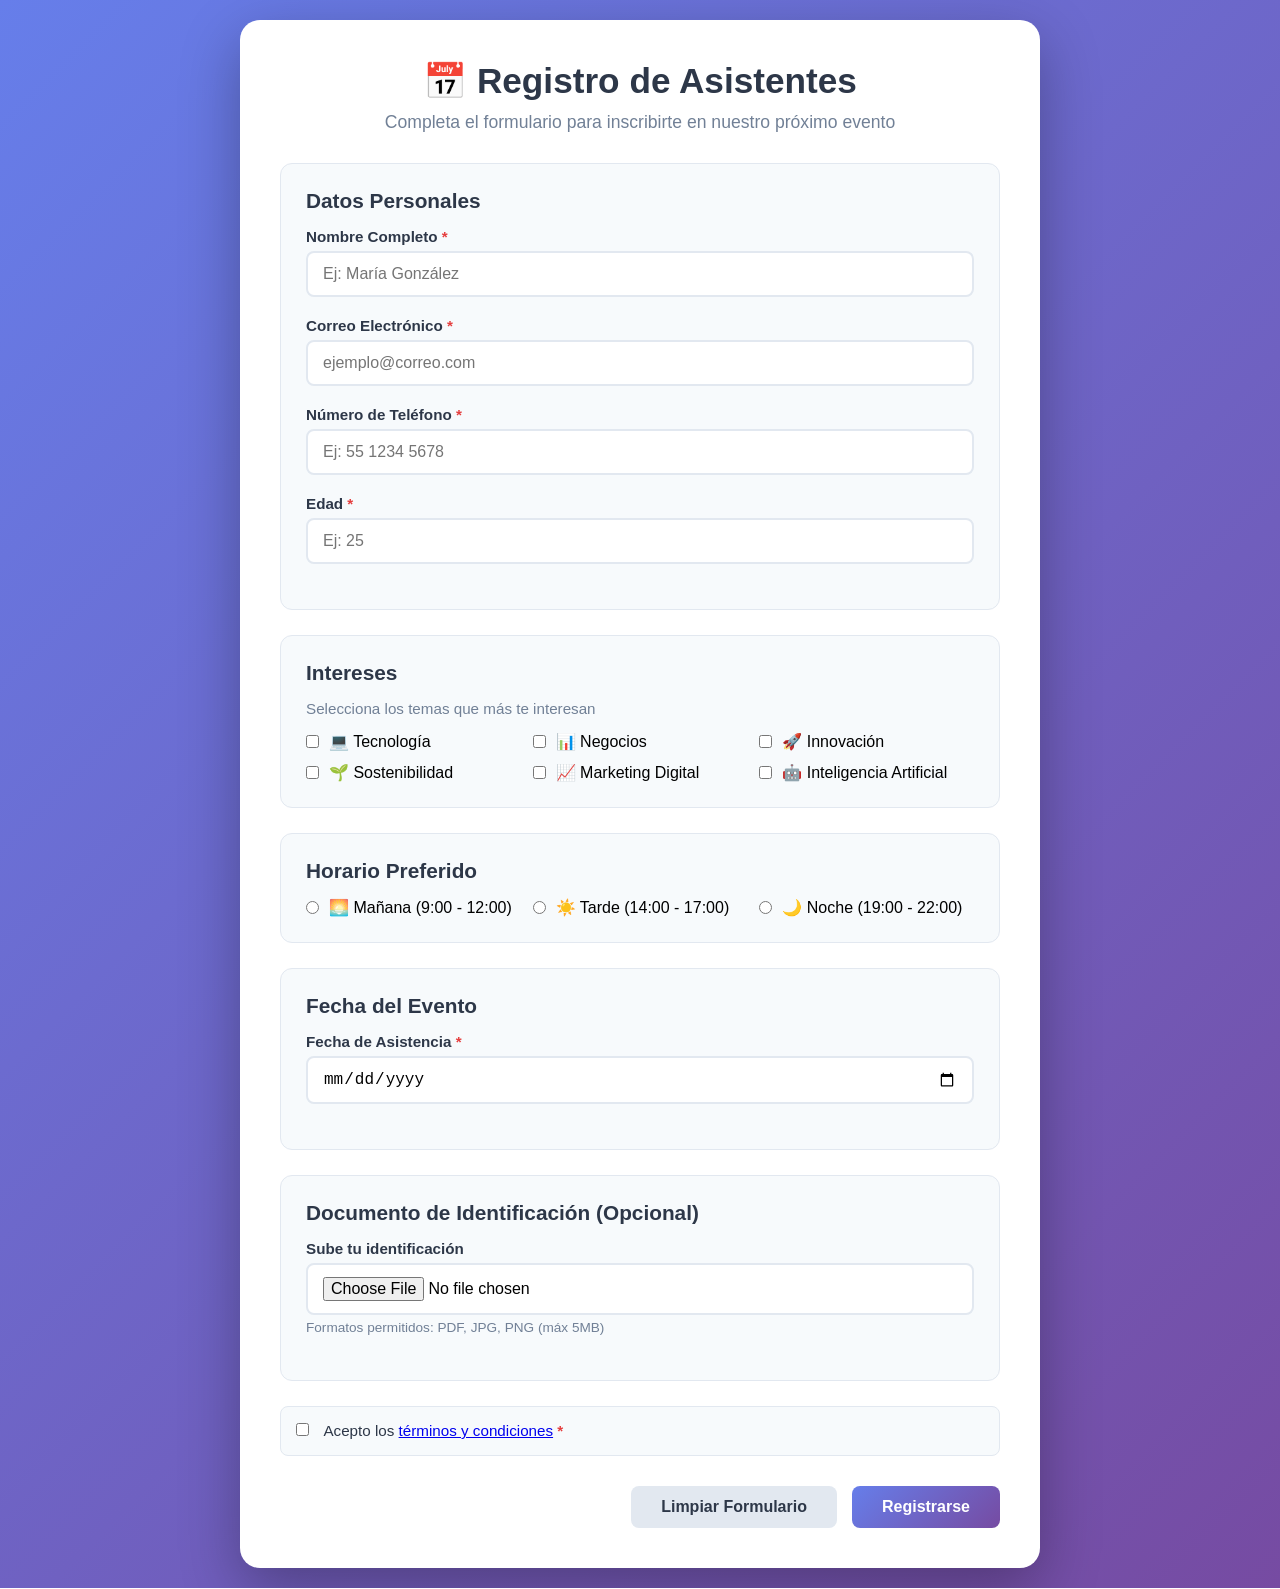
==== Eventos/index.html @ 58932a38 "New project - Eventos" ====
<!DOCTYPE html>
<html lang="es">
<head>
    <meta charset="UTF-8">
    <meta name="viewport" content="width=device-width, initial-scale=1.0">
    <title>Registro de Eventos - Empresa</title>
    <link rel="stylesheet" href="styles.css">
</head>
<body>
    <div class="container">
        <header>
            <h1>📅 Registro de Asistentes</h1>
            <p>Completa el formulario para inscribirte en nuestro próximo evento</p>
        </header>

        <form id="registroForm" novalidate>
            <!-- Sección: Datos Personales -->
            <section class="form-section">
                <h2>Datos Personales</h2>
                
                <div class="form-group">
                    <label for="nombre">
                        Nombre Completo <span class="required">*</span>
                    </label>
                    <input 
                        type="text" 
                        id="nombre" 
                        name="nombre" 
                        placeholder="Ej: María González"
                        required
                    >
                    <div class="error-message" id="nombreError"></div>
                </div>

                <div class="form-group">
                    <label for="email">
                        Correo Electrónico <span class="required">*</span>
                    </label>
                    <input 
                        type="email" 
                        id="email" 
                        name="email" 
                        placeholder="ejemplo@correo.com"
                        required
                    >
                    <div class="error-message" id="emailError"></div>
                </div>

                <div class="form-group">
                    <label for="telefono">
                        Número de Teléfono <span class="required">*</span>
                    </label>
                    <input 
                        type="tel" 
                        id="telefono" 
                        name="telefono" 
                        placeholder="Ej: 55 1234 5678"
                        required
                    >
                    <div class="error-message" id="telefonoError"></div>
                </div>

                <div class="form-group">
                    <label for="edad">
                        Edad <span class="required">*</span>
                    </label>
                    <input 
                        type="number" 
                        id="edad" 
                        name="edad" 
                        placeholder="Ej: 25"
                        min="18"
                        max="120"
                        required
                    >
                    <div class="error-message" id="edadError"></div>
                </div>
            </section>

            <!-- Sección: Intereses -->
            <section class="form-section">
                <h2>Intereses</h2>
                <p class="section-hint">Selecciona los temas que más te interesan</p>
                
                <div class="checkbox-group">
                    <div class="checkbox-item">
                        <input type="checkbox" id="tecnologia" name="intereses" value="tecnologia">
                        <label for="tecnologia">💻 Tecnología</label>
                    </div>
                    <div class="checkbox-item">
                        <input type="checkbox" id="negocios" name="intereses" value="negocios">
                        <label for="negocios">📊 Negocios</label>
                    </div>
                    <div class="checkbox-item">
                        <input type="checkbox" id="innovacion" name="intereses" value="innovacion">
                        <label for="innovacion">🚀 Innovación</label>
                    </div>
                    <div class="checkbox-item">
                        <input type="checkbox" id="sostenibilidad" name="intereses" value="sostenibilidad">
                        <label for="sostenibilidad">🌱 Sostenibilidad</label>
                    </div>
                    <div class="checkbox-item">
                        <input type="checkbox" id="marketing" name="intereses" value="marketing">
                        <label for="marketing">📈 Marketing Digital</label>
                    </div>
                    <div class="checkbox-item">
                        <input type="checkbox" id="ia" name="intereses" value="ia">
                        <label for="ia">🤖 Inteligencia Artificial</label>
                    </div>
                </div>
                <div class="error-message" id="interesesError"></div>
            </section>

            <!-- Sección: Horario -->
            <section class="form-section">
                <h2>Horario Preferido</h2>
                
                <div class="radio-group">
                    <div class="radio-item">
                        <input type="radio" id="manana" name="horario" value="mañana">
                        <label for="manana">🌅 Mañana (9:00 - 12:00)</label>
                    </div>
                    <div class="radio-item">
                        <input type="radio" id="tarde" name="horario" value="tarde">
                        <label for="tarde">☀️ Tarde (14:00 - 17:00)</label>
                    </div>
                    <div class="radio-item">
                        <input type="radio" id="noche" name="horario" value="noche">
                        <label for="noche">🌙 Noche (19:00 - 22:00)</label>
                    </div>
                </div>
                <div class="error-message" id="horarioError"></div>
            </section>

            <!-- Sección: Fecha del Evento -->
            <section class="form-section">
                <h2>Fecha del Evento</h2>
                
                <div class="form-group">
                    <label for="fecha">
                        Fecha de Asistencia <span class="required">*</span>
                    </label>
                    <input 
                        type="date" 
                        id="fecha" 
                        name="fecha" 
                        required
                    >
                    <div class="error-message" id="fechaError"></div>
                </div>
            </section>

            <!-- Sección: Documento -->
            <section class="form-section">
                <h2>Documento de Identificación (Opcional)</h2>
                
                <div class="form-group">
                    <label for="documento">
                        Sube tu identificación
                    </label>
                    <input 
                        type="file" 
                        id="documento" 
                        name="documento"
                        accept=".pdf,.jpg,.jpeg,.png"
                    >
                    <small class="file-hint">Formatos permitidos: PDF, JPG, PNG (máx 5MB)</small>
                    <div class="error-message" id="documentoError"></div>
                </div>
            </section>

            <!-- Términos y condiciones -->
            <div class="form-group terms">
                <input type="checkbox" id="terminos" name="terminos" required>
                <label for="terminos">
                    Acepto los <a href="#" target="_blank">términos y condiciones</a> <span class="required">*</span>
                </label>
                <div class="error-message" id="terminosError"></div>
            </div>

            <!-- Botones -->
            <div class="form-actions">
                <button type="reset" class="btn-secondary">Limpiar Formulario</button>
                <button type="submit" class="btn-primary">Registrarse</button>
            </div>
        </form>

        <!-- Modal de éxito -->
        <div id="successModal" class="modal">
            <div class="modal-content">
                <div class="modal-header">
                    <span class="modal-icon">✅</span>
                    <h2>¡Registro Exitoso!</h2>
                </div>
                <div class="modal-body" id="modalBody">
                    <!-- Contenido dinámico -->
                </div>
                <button class="btn-primary" onclick="cerrarModal()">Aceptar</button>
            </div>
        </div>
    </div>

    <script src="app.js"></script>
</body>
</html>
---- Eventos/styles.css ----
/* Reset y estilos base */
* {
    margin: 0;
    padding: 0;
    box-sizing: border-box;
}

body {
    font-family: 'Segoe UI', Tahoma, Geneva, Verdana, sans-serif;
    background: linear-gradient(135deg, #667eea 0%, #764ba2 100%);
    min-height: 100vh;
    padding: 20px;
    display: flex;
    justify-content: center;
    align-items: center;
}

.container {
    background: white;
    border-radius: 20px;
    box-shadow: 0 20px 60px rgba(0, 0, 0, 0.3);
    padding: 40px;
    max-width: 800px;
    width: 100%;
    animation: fadeIn 0.5s ease-in;
}

@keyframes fadeIn {
    from {
        opacity: 0;
        transform: translateY(-20px);
    }
    to {
        opacity: 1;
        transform: translateY(0);
    }
}

header {
    text-align: center;
    margin-bottom: 30px;
}

header h1 {
    color: #2d3748;
    font-size: 2.2rem;
    margin-bottom: 10px;
}

header p {
    color: #718096;
    font-size: 1.1rem;
}

/* Secciones del formulario */
.form-section {
    background: #f7fafc;
    padding: 25px;
    border-radius: 12px;
    margin-bottom: 25px;
    border: 1px solid #e2e8f0;
    transition: border-color 0.3s;
}

.form-section:hover {
    border-color: #667eea;
}

.form-section h2 {
    color: #2d3748;
    font-size: 1.3rem;
    margin-bottom: 15px;
    display: flex;
    align-items: center;
}

.section-hint {
    color: #718096;
    font-size: 0.95rem;
    margin-bottom: 15px;
}

/* Grupos de formulario */
.form-group {
    margin-bottom: 20px;
}

.form-group label {
    display: block;
    color: #2d3748;
    font-weight: 600;
    margin-bottom: 6px;
    font-size: 0.95rem;
}

.required {
    color: #e53e3e;
    font-weight: bold;
}

.form-group input {
    width: 100%;
    padding: 12px 15px;
    border: 2px solid #e2e8f0;
    border-radius: 8px;
    font-size: 1rem;
    transition: all 0.3s;
    background: white;
}

.form-group input:focus {
    outline: none;
    border-color: #667eea;
    box-shadow: 0 0 0 3px rgba(102, 126, 234, 0.1);
}

.form-group input.error {
    border-color: #e53e3e;
    background: #fff5f5;
}

.form-group input.success {
    border-color: #48bb78;
    background: #f0fff4;
}

/* Checkboxes y radios */
.checkbox-group,
.radio-group {
    display: grid;
    grid-template-columns: repeat(auto-fill, minmax(180px, 1fr));
    gap: 12px;
    margin-top: 10px;
}

.checkbox-item,
.radio-item {
    display: flex;
    align-items: center;
}

.checkbox-item input,
.radio-item input {
    width: auto;
    margin-right: 10px;
    cursor: pointer;
}

.checkbox-item label,
.radio-item label {
    cursor: pointer;
    font-weight: normal;
    margin-bottom: 0;
}

/* Mensajes de error */
.error-message {
    color: #e53e3e;
    font-size: 0.85rem;
    margin-top: 5px;
    min-height: 20px;
    display: none;
}

.error-message.visible {
    display: block;
    animation: shake 0.3s ease-in-out;
}

@keyframes shake {
    0%, 100% { transform: translateX(0); }
    25% { transform: translateX(-5px); }
    75% { transform: translateX(5px); }
}

/* Archivo */
.file-hint {
    display: block;
    color: #718096;
    font-size: 0.85rem;
    margin-top: 5px;
}

/* Términos */
.terms {
    margin-top: 20px;
    padding: 15px;
    background: #f7fafc;
    border-radius: 8px;
    border: 1px solid #e2e8f0;
}

.terms input {
    width: auto;
    margin-right: 10px;
}

.terms label {
    display: inline;
    font-weight: normal;
}

/* Botones */
.form-actions {
    display: flex;
    gap: 15px;
    justify-content: flex-end;
    margin-top: 30px;
}

.btn-primary,
.btn-secondary {
    padding: 12px 30px;
    border: none;
    border-radius: 8px;
    font-size: 1rem;
    font-weight: 600;
    cursor: pointer;
    transition: all 0.3s;
    display: inline-flex;
    align-items: center;
    gap: 8px;
}

.btn-primary {
    background: linear-gradient(135deg, #667eea 0%, #764ba2 100%);
    color: white;
}

.btn-primary:hover {
    transform: translateY(-2px);
    box-shadow: 0 8px 25px rgba(102, 126, 234, 0.4);
}

.btn-primary:active {
    transform: translateY(0);
}

.btn-secondary {
    background: #e2e8f0;
    color: #2d3748;
}

.btn-secondary:hover {
    background: #cbd5e0;
    transform: translateY(-2px);
}

/* Modal */
.modal {
    display: none;
    position: fixed;
    top: 0;
    left: 0;
    width: 100%;
    height: 100%;
    background: rgba(0, 0, 0, 0.6);
    backdrop-filter: blur(5px);
    justify-content: center;
    align-items: center;
    z-index: 1000;
    animation: fadeIn 0.3s;
}

.modal.active {
    display: flex;
}

.modal-content {
    background: white;
    border-radius: 20px;
    padding: 40px;
    max-width: 500px;
    width: 90%;
    box-shadow: 0 20px 60px rgba(0, 0, 0, 0.3);
    animation: slideIn 0.3s;
}

@keyframes slideIn {
    from {
        transform: scale(0.9);
        opacity: 0;
    }
    to {
        transform: scale(1);
        opacity: 1;
    }
}

.modal-header {
    text-align: center;
    margin-bottom: 20px;
}

.modal-icon {
    font-size: 4rem;
    display: block;
}

.modal-header h2 {
    color: #2d3748;
    margin-top: 10px;
}

.modal-body {
    margin-bottom: 25px;
    padding: 15px;
    background: #f7fafc;
    border-radius: 8px;
}

.modal-body p {
    margin: 8px 0;
    color: #2d3748;
}

.modal-body strong {
    color: #667eea;
}

/* Responsive */
@media (max-width: 640px) {
    .container {
        padding: 20px;
    }

    .form-section {
        padding: 15px;
    }

    .checkbox-group,
    .radio-group {
        grid-template-columns: 1fr;
    }

    .form-actions {
        flex-direction: column;
    }

    .form-actions button {
        width: 100%;
        justify-content: center;
    }

    header h1 {
        font-size: 1.8rem;
    }

    .modal-content {
        padding: 25px;
    }
}

/* Estilos para el contador de caracteres */
.char-counter {
    text-align: right;
    font-size: 0.85rem;
    color: #718096;
    margin-top: 4px;
}

.char-counter.limit {
    color: #e53e3e;
    font-weight: bold;
}

/* Badge de validación */
.validation-badge {
    display: inline-block;
    margin-left: 8px;
    font-size: 0.8rem;
}

.badge-success {
    color: #48bb78;
}

.badge-error {
    color: #e53e3e;
}
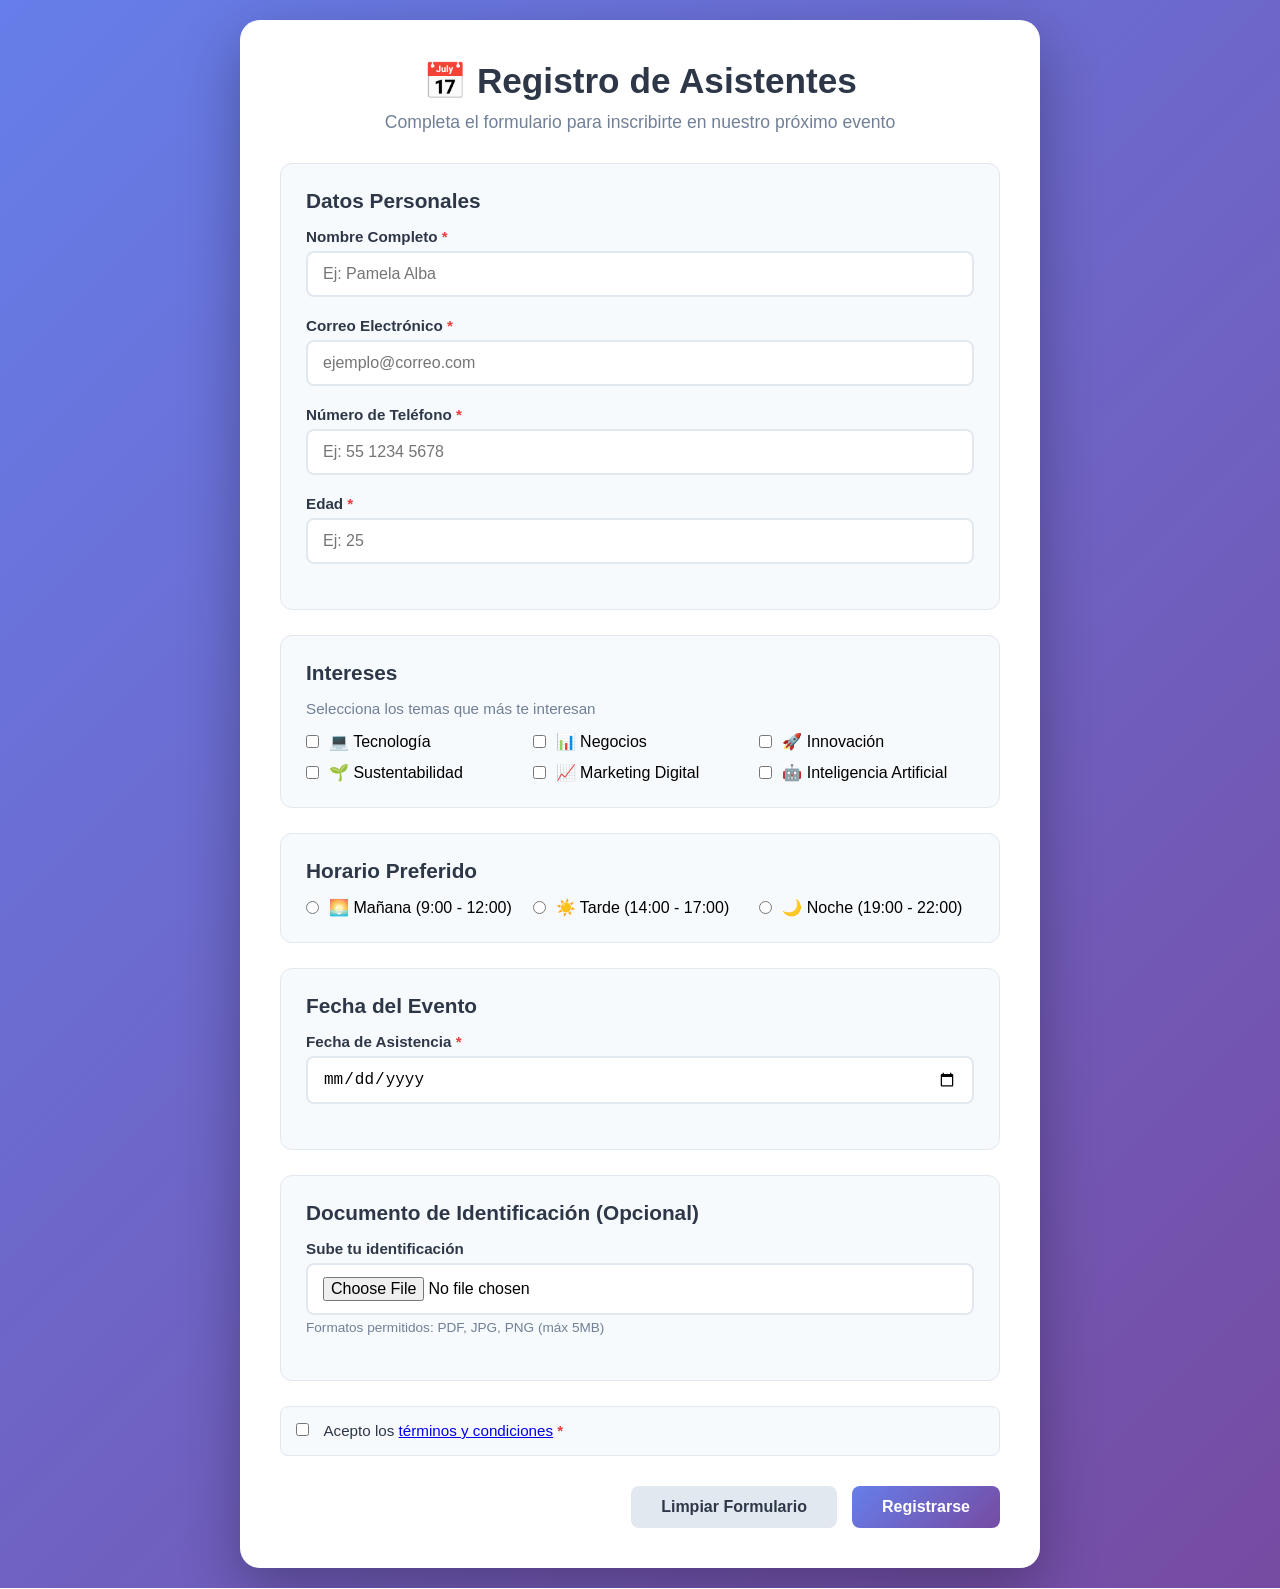
==== commit 270a9468: "Agregado de imagenes" ====
--- a/Eventos/index.html
+++ b/Eventos/index.html
@@ -26,7 +26,7 @@
                         type="text" 
                         id="nombre" 
                         name="nombre" 
-                        placeholder="Ej: María González"
+                        placeholder="Ej: Pamela Alba"
                         required
                     >
                     <div class="error-message" id="nombreError"></div>
@@ -97,7 +97,7 @@
                     </div>
                     <div class="checkbox-item">
                         <input type="checkbox" id="sostenibilidad" name="intereses" value="sostenibilidad">
-                        <label for="sostenibilidad">🌱 Sostenibilidad</label>
+                        <label for="sostenibilidad">🌱 Sustentabilidad</label>
                     </div>
                     <div class="checkbox-item">
                         <input type="checkbox" id="marketing" name="intereses" value="marketing">
